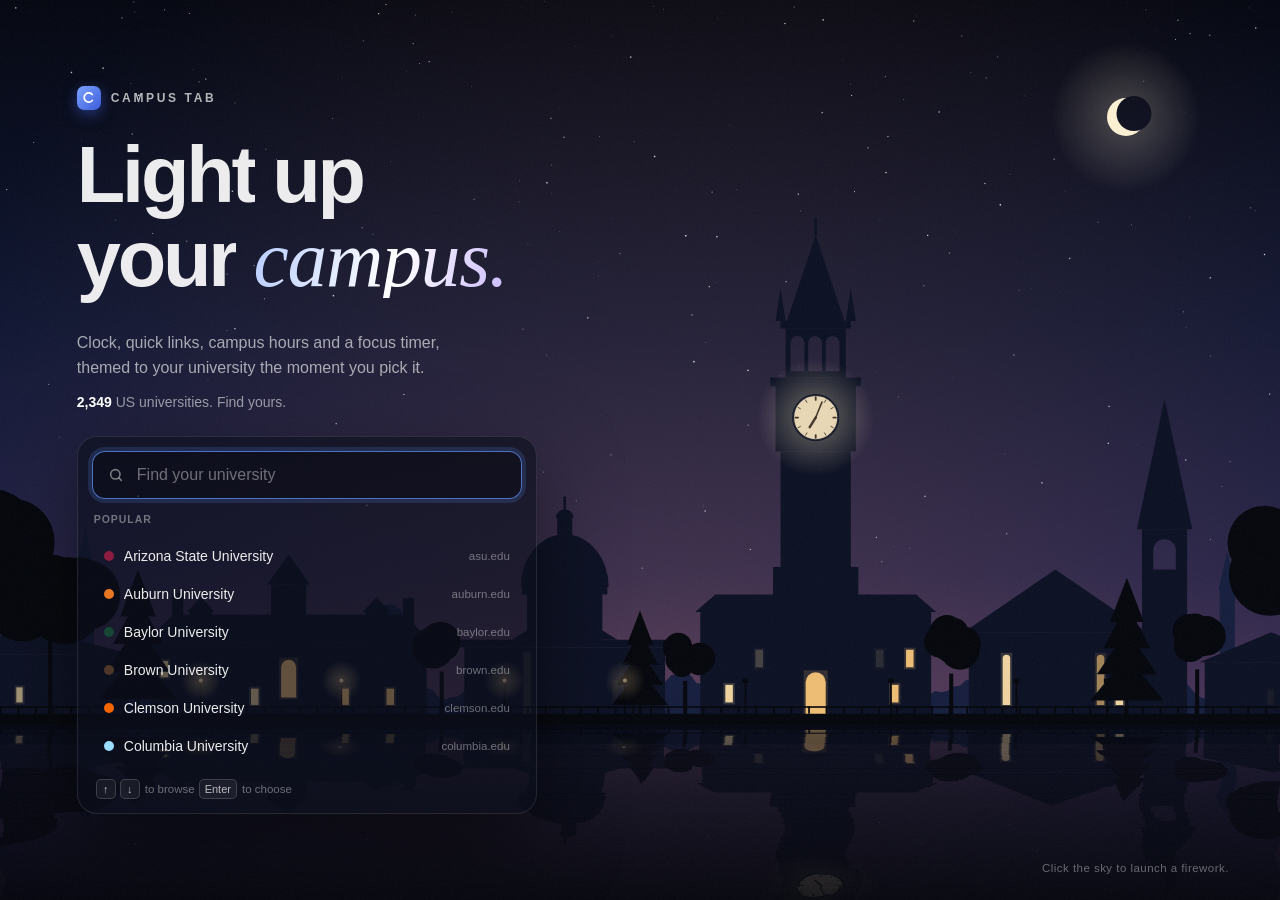
==== index.html @ 5d1b00e3 "Deploy 2026-10-17T19:38Z" ====
<!doctype html>
<html lang="en">
  <head>
    <meta charset="UTF-8" />
    <meta name="viewport" content="width=device-width, initial-scale=1.0" />
    <meta name="description" content="A new tab page in your university's colours. Clock, quick links, campus hours, and a focus timer. Works for 2,349 US universities." />
    <meta name="theme-color" content="#101733" />
    <meta property="og:title" content="Campus Tab" />
    <meta property="og:description" content="A new tab page in your university's colours." />
    <meta property="og:type" content="website" />
    <link rel="icon" type="image/png" href="icons/icon128.png" />
    <title>Campus Tab</title>
    <script type="module" crossorigin src="./assets/index-BxqSU7nB.js"></script>
    <link rel="stylesheet" crossorigin href="./assets/index-RSkBCPgf.css">
  </head>
  <body>
    <div id="root"></div>
  </body>
</html>
---- assets/index-RSkBCPgf.css ----
:root{--orange:#5b8def;--accent-rgb:91, 141, 239;--accent-soft:#8caff4;--accent-fg:#fff;--glass-bg:#12141c8c;--glass-border:#ffffff1f;--text:#ffffffeb;--text-dim:#fff9;--sans:-apple-system, BlinkMacSystemFont, "Segoe UI", Roboto, sans-serif;--lightningcss-light: ;--lightningcss-dark:initial;color-scheme:dark;font-family:var(--sans);color:var(--text);-webkit-font-smoothing:antialiased}*{box-sizing:border-box}body{background:#10131f;min-height:100vh;margin:0}button{color:inherit;cursor:pointer;background:0 0;border:none;font-family:inherit}a{color:var(--accent-soft)}.wallpaper{z-index:-2;background-position:50%;background-size:cover;animation:.6s both wallpaper-in;position:fixed;inset:0}@keyframes wallpaper-in{0%{opacity:0}to{opacity:1}}.wallpaper-scrim{z-index:-1;background:radial-gradient(120% 90% at 50% 45%,#0000 55%,#00000040 100%);position:fixed;inset:0}.app-main{flex-direction:column;justify-content:center;gap:28px;max-width:960px;min-height:100vh;margin:0 auto;padding:0 20px;display:flex}.glass{background:var(--glass-bg);border:1px solid var(--glass-border);-webkit-backdrop-filter:blur(18px);border-radius:20px;box-shadow:0 12px 40px #00000059}.clock{text-align:center;text-shadow:0 2px 16px #00000080}.clock-layer,.pomodoro-layer{pointer-events:none;z-index:1;display:grid;position:fixed;inset:6vh 5vw}.pomodoro-layer .pomodoro{pointer-events:auto;align-self:auto}.clock-layer .clock-time{font-size:60px}.clock-stack{pointer-events:auto;flex-direction:column;align-items:center;gap:14px;display:flex}.pos-top-left .clock-stack,.pos-middle-left .clock-stack,.pos-bottom-left .clock-stack{text-align:left;align-items:flex-start}.pos-top-right .clock-stack,.pos-middle-right .clock-stack,.pos-bottom-right .clock-stack{text-align:right;align-items:flex-end}.pos-top-left,.pos-middle-left,.pos-bottom-left{justify-items:start}.pos-top-center,.pos-bottom-center{justify-items:center}.pos-top-right,.pos-middle-right,.pos-bottom-right{justify-items:end}.pos-top-left,.pos-top-center,.pos-top-right{align-items:start}.pos-middle-left,.pos-middle-right{align-items:center}.pos-bottom-left,.pos-bottom-center,.pos-bottom-right{align-items:end}.pos-top-left .clock,.pos-middle-left .clock,.pos-bottom-left .clock{text-align:left}.pos-top-right .clock,.pos-middle-right .clock,.pos-bottom-right .clock{text-align:right}.on-light .clock{color:#1a1a24;text-shadow:0 1px 14px #fff9}.on-light .clock-sub{color:#141420a6}.clock-time{letter-spacing:-1px;font-size:88px;font-weight:650;line-height:1}.clock-flip{text-shadow:none;justify-content:center;font-size:36px}.clock-layer .clock-flip{font-size:25px}.flip-suffix{letter-spacing:.08em;color:var(--text-dim);align-self:flex-end;margin-left:.3em;font-size:1em;font-weight:650}.on-light .flip-colon,.on-light .flip-suffix{color:#141420a6}.clock-sub{color:var(--text-dim);margin-top:8px;font-size:17px}.quick-links{flex-wrap:wrap;justify-content:center;gap:10px;display:flex}.quick-link{background:var(--glass-bg);border:1px solid var(--glass-border);-webkit-backdrop-filter:blur(14px);color:var(--text-dim);border-radius:999px;align-items:center;gap:8px;padding:7px 14px 7px 8px;font-size:13.5px;font-weight:500;text-decoration:none;transition:background .15s,color .15s;display:inline-flex}.quick-link:hover{color:var(--text);background:#181a24cc}.quick-link-monogram{width:22px;height:22px;color:var(--accent-fg);background:var(--orange);border-radius:50%;justify-content:center;align-items:center;font-size:11.5px;font-weight:700;display:flex}.link-row{border-bottom:1px solid #ffffff0f;align-items:center;gap:8px;padding:6px 0;font-size:13.5px;display:flex}.link-row-label{flex-shrink:0;font-weight:600}.link-row-url{color:var(--text-dim);white-space:nowrap;text-overflow:ellipsis;flex:1;font-size:12px;overflow:hidden}.link-row-delete{color:var(--text-dim);padding:0 6px;font-size:16px}.link-row-delete:hover{color:#ff8a8a}.link-add{gap:6px;margin-top:10px;display:flex}.link-add input{border:1px solid var(--glass-border);min-width:0;color:var(--text);background:#ffffff0f;border-radius:8px;outline:none;flex:1;padding:7px 10px;font-family:inherit;font-size:13px}.link-add input:focus{border-color:#ffffff4d}.link-add button{background:var(--orange);color:var(--accent-fg);border-radius:8px;padding:7px 14px;font-size:13px;font-weight:600}.link-add button:disabled{opacity:.4;cursor:default}.search-form{justify-content:center;display:flex}.search-input{border:1px solid var(--glass-border);background:var(--glass-bg);-webkit-backdrop-filter:blur(14px);width:min(540px,86vw);color:var(--text);border-radius:999px;outline:none;padding:13px 24px;font-family:inherit;font-size:15.5px;transition:border-color .15s,background .15s}.search-input::placeholder{color:var(--text-dim)}.search-input:hover{background:#181a24a6}.search-input:focus{background:#181a24b3;border-color:#ffffff59}.panel-backdrop{z-index:8;background:#00000040;position:fixed;inset:0}.panel-handles{z-index:10;flex-direction:column;gap:10px;transition:transform .3s;display:flex;position:fixed;top:50%;right:0;transform:translateY(-50%)}.panel-handles-shifted{transform:translateY(-50%)translate(calc(0px + -1*min(880px,92vw - 44px)))}.panel-handle{writing-mode:vertical-rl;letter-spacing:.5px;color:var(--text);background:var(--glass-bg);border:1px solid var(--glass-border);-webkit-backdrop-filter:blur(14px);border-right:none;border-radius:12px 0 0 12px;padding:16px 10px;font-size:13.5px;font-weight:600;transition:background .15s,padding-right .15s}.panel-handle:hover{background:#232634bf;padding-right:14px}.panel-handle-active{background:rgba(var(--accent-rgb), .4)}.side-panel{z-index:9;background:var(--glass-bg);border-left:1px solid var(--glass-border);-webkit-backdrop-filter:blur(22px);width:min(880px,92vw - 44px);padding:20px;transition:transform .3s;position:fixed;top:0;bottom:0;right:0;overflow-y:auto;transform:translate(105%)}.side-panel-open{transform:translate(0)}.side-panel .glass{box-shadow:none;-webkit-backdrop-filter:none;background:0 0;border:none;border-radius:0}.settings-button{width:42px;height:42px;color:var(--text-dim);border:1px solid var(--glass-border);-webkit-backdrop-filter:blur(12px);backdrop-filter:blur(12px);background:#12141c73;border-radius:50%;font-size:20px;transition:color .15s,transform .2s;position:fixed;top:18px;right:18px}.settings-button:hover{color:var(--text);transform:rotate(30deg)}.drawer-backdrop{z-index:10;background:#00000059;position:fixed;inset:0}.drawer{z-index:11;border-left:1px solid var(--glass-border);-webkit-backdrop-filter:blur(24px);background:#10121aeb;width:min(380px,92vw);padding:20px 22px 40px;transition:transform .25s;position:fixed;top:0;bottom:0;right:0;overflow-y:auto;transform:translate(105%)}.drawer-open{transform:translate(0)}.drawer-header{justify-content:space-between;align-items:center;margin-bottom:6px;display:flex}.drawer-header h2{margin:0;font-size:20px}.drawer-close{color:var(--text-dim);padding:2px 8px;font-size:26px;line-height:1}.drawer-close:hover{color:var(--text)}.drawer-section{margin-top:22px}.drawer-section h3{text-transform:uppercase;letter-spacing:.8px;color:var(--accent-soft);margin:0 0 10px;font-size:14px;font-weight:650}.drawer-subhead{color:var(--text-dim);margin:12px 0 4px;font-size:12px;font-weight:600}.drawer-hint{color:var(--text-dim);margin:-4px 0 10px;font-size:12.5px}.drawer-inline-action{color:var(--accent-soft);padding:0;font-size:12.5px;text-decoration:underline}.drawer-inline-action:hover{color:var(--orange)}.check-row{cursor:pointer;align-items:center;gap:10px;padding:5px 0;font-size:14.5px;display:flex}.check-row input{accent-color:var(--orange);width:16px;height:16px}.pos-grid{background:#ffffff0d;border:1px solid #ffffff14;border-radius:10px;grid-template-columns:repeat(3,30px);gap:5px;width:fit-content;padding:8px;display:grid}.pos-cell{background:#ffffff1f;border-radius:6px;height:22px;transition:background .15s}.pos-cell:hover{background:#ffffff47}.pos-cell-active,.pos-cell-active:hover{background:var(--orange)}.font-list{grid-template-columns:1fr 1fr;gap:8px;display:grid}.font-option{color:var(--text-dim);background:#ffffff0d;border:1px solid #ffffff14;border-radius:10px;align-items:baseline;gap:8px;padding:8px 12px;font-size:12.5px;transition:background .15s,border-color .15s;display:flex}.font-option:hover{color:var(--text);background:#ffffff1f}.font-option-active,.font-option-active:hover{border-color:var(--orange);color:var(--text)}.font-sample{color:var(--text);font-size:19px;font-weight:600}.duration-row{color:var(--text-dim);gap:18px;font-size:13px;display:flex}.duration-row label{align-items:center;gap:7px;display:flex}.duration-row input{width:58px;color:var(--text);background:#ffffff12;border:1px solid #ffffff1f;border-radius:8px;padding:6px 8px;font-size:13px}.google-apps{z-index:7;position:fixed;top:18px;right:70px}.waffle-button{width:42px;height:42px;color:var(--text-dim);border:1px solid var(--glass-border);-webkit-backdrop-filter:blur(12px);background:#12141c73;border-radius:50%;transition:color .15s,background .15s}.waffle-button:hover,.waffle-button[aria-expanded=true]{color:var(--text);background:#232634bf}.waffle-grid{grid-template-columns:repeat(3,86px);gap:2px;padding:10px;display:grid;position:absolute;top:50px;right:0}.waffle-app{color:var(--text);border-radius:12px;flex-direction:column;align-items:center;gap:6px;padding:10px 4px;font-size:12px;text-decoration:none;transition:background .15s;display:flex}.waffle-app:hover{background:#ffffff14}.waffle-app-icon{color:#fff;border-radius:50%;justify-content:center;align-items:center;width:34px;height:34px;font-size:15px;font-weight:650;display:flex}.top-bar{z-index:7;flex-direction:column;align-items:flex-start;gap:6px;display:flex;position:fixed;top:18px;left:18px;right:122px}.bookmarks-bar{align-self:stretch;align-items:center;gap:2px;min-width:0;display:flex;position:relative}.bookmarks-row{flex-wrap:nowrap;flex:auto;gap:2px;min-width:0;display:flex;overflow:hidden;-webkit-mask-image:linear-gradient(90deg,#000 calc(100% - 28px),#0000 100%);mask-image:linear-gradient(90deg,#000 calc(100% - 28px),#0000 100%)}.bookmarks-row>*{flex:none}.bookmark-all{cursor:pointer;flex:none;justify-content:center;min-width:30px;font-size:15px;line-height:1}.bookmark-menu-all{max-height:70vh;left:auto;right:0}.bookmark-group{flex-direction:column;gap:2px;display:flex}.bookmark-group-label{letter-spacing:.07em;text-transform:uppercase;color:var(--accent-soft);margin:8px 0 2px 10px;font-size:10.5px;font-weight:700}.bookmark{max-width:180px;color:var(--text-dim);border-radius:999px;align-items:center;gap:6px;padding:6px 10px;font-size:12.5px;text-decoration:none;transition:background .15s,color .15s;display:inline-flex}.bookmark:hover,.bookmark-open{color:var(--text);background:#12141c8c}.on-light .bookmark{color:#141420b3}.on-light .bookmark:hover,.on-light .bookmark-open{color:var(--text)}.bookmark-title{white-space:nowrap;text-overflow:ellipsis;overflow:hidden}.bookmark-favicon{border-radius:3px;flex-shrink:0}.bookmark-folder-icon{flex-shrink:0;font-size:11px}.bookmark-folder-wrap{position:relative}.bookmark-menu{z-index:21;flex-direction:column;gap:2px;min-width:180px;max-width:280px;max-height:60vh;padding:8px;display:flex;position:absolute;top:34px;left:0;overflow-y:auto}.bookmark-menu .bookmark{border-radius:10px;max-width:none}.bookmark-empty{color:var(--text-dim);padding:6px 10px;font-size:12px}.top-sites{flex-wrap:wrap;justify-content:center;gap:10px;display:flex}.top-site{width:88px;color:var(--text-dim);border-radius:14px;flex-direction:column;align-items:center;gap:6px;padding:12px 6px 10px;font-size:11.5px;text-decoration:none;transition:background .15s,color .15s;display:flex}.top-site:hover{color:var(--text);background:#12141c8c}.top-site-icon{width:44px;height:44px;color:var(--text);border:1px solid var(--glass-border);background:#12141c8c;border-radius:50%;justify-content:center;align-items:center;font-size:17px;font-weight:650;display:flex}.top-site-icon img{border-radius:4px}.top-site-title{white-space:nowrap;text-overflow:ellipsis;max-width:84px;overflow:hidden}.top-site-wrap{position:relative}.top-site-hide{width:20px;height:20px;color:var(--text-dim);opacity:0;background:#12141cb3;border-radius:50%;font-size:13px;line-height:1;transition:opacity .15s,color .15s;position:absolute;top:2px;right:2px}.top-site-wrap:hover .top-site-hide,.top-site-hide:focus-visible{opacity:1}.top-site-hide:hover{color:var(--text)}.tab-groups{flex-wrap:wrap;justify-content:flex-start;align-items:center;gap:8px;display:flex}.tab-groups-label{color:var(--text-dim);text-shadow:0 1px 10px #00000080;font-size:12px}.tab-group-pill{color:#fff;border-radius:999px;align-items:center;gap:7px;padding:5px 12px;font-size:12.5px;font-weight:600;transition:filter .15s;display:inline-flex}.tab-group-pill:hover{filter:brightness(1.15)}.tab-group-count{background:#00000040;border-radius:999px;padding:1px 7px;font-size:11px}.pomodoro{border-radius:999px;align-self:center;align-items:center;gap:.86em;padding:.71em 1.29em;font-size:14px;display:flex}@keyframes pomodoro-pulse{0%,to{box-shadow:0 0 0 0 rgba(var(--accent-rgb), 0)}50%{box-shadow:0 0 0 .7em rgba(var(--accent-rgb), .3)}}.pomodoro-finished{animation:1.6s ease-in-out 5 pomodoro-pulse}.pomodoro button.pomodoro-start-attn{background:var(--orange);color:var(--accent-fg)}.pomodoro button.pomodoro-start-attn:hover{background:var(--orange);filter:brightness(1.12)}.pomodoro-phase{letter-spacing:.08em;text-transform:uppercase;color:var(--orange);font-size:.86em;font-weight:650}.pomodoro-break .pomodoro-phase{color:#7fd48a}.pomodoro-time{font-variant-numeric:tabular-nums;text-align:center;min-width:2.91em;font-size:1.57em;font-weight:600}.pomodoro button{color:var(--text-dim);background:#ffffff14;border-radius:999px;padding:.4em .96em;font-size:.89em;transition:background .15s,color .15s}.pomodoro button:hover{color:var(--text);background:#ffffff29}.pomodoro-skip{font-size:1em}.color-row{align-items:center;gap:10px;display:flex}.color-swatch{cursor:pointer;width:34px;height:34px;color:var(--text-dim);border:2px solid #ffffff2e;border-radius:50%;justify-content:center;align-items:center;font-size:16px;transition:transform .15s,border-color .15s;display:flex;position:relative}.color-swatch:hover{transform:scale(1.1)}.color-swatch-active{border-color:var(--orange)}.color-swatch-auto{background:linear-gradient(135deg,#f4f4f6 0% 49%,#16181f 51% 100%)}.color-swatch-custom{border-style:dashed}.color-swatch-custom input{opacity:0;cursor:pointer;position:absolute;inset:0}.opacity-slider{width:100%;accent-color:var(--orange)}.swatch-grid{grid-template-columns:repeat(3,1fr);gap:10px;display:grid}.swatch{aspect-ratio:16/10;background-position:50%;background-size:cover;border:2px solid #0000;border-radius:10px;align-items:flex-end;padding:0;display:flex;position:relative;overflow:hidden}.swatch-active{border-color:var(--orange)}.swatch-image{background-position:50%;background-size:cover;align-items:flex-end;display:flex;position:absolute;inset:0}.swatch-label{text-align:left;color:#ffffffd9;white-space:nowrap;text-overflow:ellipsis;background:linear-gradient(#0000,#0000008c);width:100%;padding:3px 6px;font-size:10.5px;overflow:hidden}.swatch-delete{z-index:1;color:#fffc;opacity:0;background:#0000008c;border-radius:50%;width:20px;height:20px;font-size:13px;line-height:1;transition:opacity .15s;position:absolute;top:3px;right:3px}.swatch:hover .swatch-delete{opacity:1}.swatch-add{color:var(--text-dim);border:1.5px dashed #ffffff40;justify-content:center;align-items:center;font-size:13px}.swatch-add:hover{color:var(--text);border-color:#ffffff80}@media (width<=640px){.clock-time{font-size:52px}}.pomodoro-col{border-radius:1.4em;flex-direction:column;gap:.8em;padding:1em 1.5em}.pomodoro-controls{align-items:center;gap:.6em;display:flex}.flip-clock{align-items:center;gap:.25em;display:flex}.flip-digit{font-variant-numeric:tabular-nums;perspective:9em;border-radius:.12em;width:1.15em;height:1.55em;font-size:2.3em;font-weight:650;display:block;position:relative;box-shadow:0 .06em .2em #00000073}.flip-half{text-align:center;color:var(--text);background:#0a0c14e0;position:absolute;left:0;right:0;overflow:hidden}.flip-top{z-index:1;border-radius:.12em .12em 0 0;height:50%;line-height:1.55;top:0}.flip-bottom{z-index:1;border-radius:0 0 .12em .12em;height:50%;line-height:0;bottom:0}.flip-fold-top{transform-origin:bottom;backface-visibility:hidden;z-index:3;border-radius:.12em .12em 0 0;height:50%;line-height:1.55;animation:.5s ease-in forwards flip-fold-out;top:0}.flip-fold-bottom{transform-origin:top;backface-visibility:hidden;z-index:2;border-radius:0 0 .12em .12em;height:50%;line-height:0;animation:.55s cubic-bezier(.25,.9,.4,1.15) .5s both flip-fold-in;bottom:0}.flip-digit:after{content:"";z-index:2;background:#00000080;height:1px;position:absolute;top:50%;left:0;right:0}@keyframes flip-fold-out{0%{filter:brightness();transform:rotateX(0)}to{filter:brightness(.4);transform:rotateX(90deg)}}@keyframes flip-fold-in{0%{filter:brightness(.4);transform:rotateX(-90deg)}to{filter:brightness();transform:rotateX(0)}}@media (prefers-reduced-motion:reduce){.flip-fold-top{display:none}.flip-fold-bottom{animation:none}}.flip-colon{color:var(--text-dim);margin:0 .02em;font-size:2.3em;font-weight:650}.flip-phase{letter-spacing:.08em;text-transform:uppercase;color:var(--orange);margin-left:.5em;font-size:.86em;font-weight:650}.flip-break .flip-phase{color:#7fd48a}.ring-clock{width:9.5em;height:9.5em;position:relative}.ring-svg{width:100%;height:100%;transform:rotate(-90deg)}.ring-track{fill:none;stroke:#ffffff1f;stroke-width:6px}.ring-progress{fill:none;stroke:var(--orange);stroke-width:6px;stroke-linecap:round;transition:stroke-dashoffset .5s linear}.ring-break .ring-progress{stroke:#7fd48a}.ring-center{pointer-events:none;flex-direction:column;justify-content:center;align-items:center;gap:.15em;display:flex;position:absolute;inset:0}.ring-time{font-variant-numeric:tabular-nums;font-size:1.9em;font-weight:650}.ring-phase{letter-spacing:.08em;text-transform:uppercase;color:var(--text-dim);font-size:.8em}.pomodoro-style-digits{box-shadow:none;-webkit-backdrop-filter:none;background:0 0;border:none}.digits-clock{text-shadow:0 2px 16px #00000080;flex-direction:column;align-items:center;gap:.25em;display:flex}.on-light .digits-clock{color:#1a1a24;text-shadow:0 1px 14px #fff9}.digits-time{letter-spacing:-.02em;font-variant-numeric:tabular-nums;font-size:4em;font-weight:650;line-height:1}.digits-phase{letter-spacing:.1em;text-transform:uppercase;color:var(--orange);font-size:.9em;font-weight:650}.digits-phase-break{color:#7fd48a}.style-preview-pill{background:#ffffff1a;border-radius:999px;padding:.2em .7em;font-weight:600}.style-preview-flip{letter-spacing:.08em;background:#0a0c14e6 linear-gradient(#0000 49%,#0009 50%,#0000 51%);border-radius:4px;padding:.15em .35em;font-weight:650}.style-preview-ring{border:2px solid var(--orange);border-radius:50%;justify-content:center;align-items:center;width:2em;height:2em;font-size:.85em;font-weight:650;display:inline-flex}.style-preview-digits{letter-spacing:-.02em;font-size:1.25em;font-weight:650}.tab-bar[hidden]{display:none}.tab-bar{border:1px solid var(--glass-border);-webkit-backdrop-filter:blur(12px);background:#12141c73;border-radius:999px;gap:2px;padding:3px;display:flex}.tab{font:inherit;color:var(--text-dim);cursor:pointer;background:0 0;border:none;border-radius:999px;padding:6px 16px;font-size:13px;transition:color .15s,background .15s}.tab:hover{color:var(--text)}.tab-active,.tab-active:hover{color:#fff;background:rgba(var(--accent-rgb), .85)}.app-main-scroll{justify-content:flex-start;padding-top:92px;padding-bottom:48px}.campus-view{width:100%}.campus-header{text-shadow:0 2px 16px #00000080;margin-bottom:18px}.campus-title{letter-spacing:-.5px;margin:0;font-size:30px;font-weight:600}.campus-sub{color:var(--text-dim);margin:4px 0 0;font-size:14px}.campus-sub strong{color:var(--accent-soft);font-weight:600}.campus-list{grid-template-columns:repeat(auto-fill,minmax(260px,1fr));gap:12px;margin:0;padding:0;list-style:none;display:grid}.campus-card{background:var(--glass-bg);border:1px solid var(--glass-border);-webkit-backdrop-filter:blur(18px);border-radius:18px;padding:16px 18px;box-shadow:0 12px 40px #00000059}.campus-card-closed{opacity:.62}.campus-card-head{align-items:center;gap:8px;display:flex}.campus-dot{background:#ffffff4d;border-radius:50%;flex:none;width:8px;height:8px}.campus-dot-open{background:#4ade80;box-shadow:0 0 8px #4ade80b3}.campus-name{color:var(--text);font-size:15px;font-weight:600;text-decoration:none}.campus-name:hover{color:var(--accent-soft)}.campus-where{color:var(--text-dim);margin:4px 0 0 16px;font-size:12px}.campus-status{color:var(--text-dim);margin:10px 0 0 16px;font-size:13px;font-weight:500}.campus-status-open{color:#4ade80}.campus-hours{color:var(--text-dim);margin:2px 0 0 16px;font-size:12px}.campus-meal-label{letter-spacing:.08em;text-transform:uppercase;color:var(--accent-soft);margin:14px 0 6px 16px;font-size:11px;font-weight:700}.campus-menu{flex-direction:column;gap:3px;margin:0 0 0 16px;padding:0;list-style:none;display:flex}.campus-menu li{color:var(--text-dim);font-size:13px}.campus-note{color:#ffffff73;margin:18px 0 0;font-size:11.5px;line-height:1.5}.campus-note a{color:var(--accent-soft)}.campus-note code{background:#ffffff14;border-radius:4px;padding:1px 4px;font-size:11px}.tab-strip{scrollbar-width:none;align-items:center;gap:2px;max-width:100%;display:flex;overflow-x:auto}.tab-strip::-webkit-scrollbar{display:none}.tab-chip-wrap{flex:none;display:inline-flex;position:relative}.tab-chip{max-width:170px;font:inherit;color:var(--text-dim);cursor:pointer;background:0 0;border:none;border-radius:999px;align-items:center;gap:6px;padding:6px 10px;font-size:12.5px;transition:background .15s,color .15s;display:inline-flex}.tab-chip:hover{color:var(--text);background:#12141c8c}.tab-chip-active{background:rgba(var(--accent-rgb), .9);color:var(--accent-fg)}.tab-chip-active:hover{background:rgba(var(--accent-rgb), 1);color:var(--accent-fg)}.tab-chip-icon{border-radius:3px;flex:none;width:14px;height:14px}.tab-chip-icon-blank{background:#fff3}.tab-chip-title{text-overflow:ellipsis;white-space:nowrap;overflow:hidden}.tab-chip-close{color:#fff;cursor:pointer;opacity:0;background:#00000080;border:none;border-radius:50%;width:16px;height:16px;padding:0;font-size:12px;line-height:1;transition:opacity .12s;position:absolute;top:50%;right:2px;transform:translateY(-50%)}.tab-chip-wrap:hover .tab-chip-close,.tab-chip-close:focus-visible{opacity:1}.tab-chip-new{flex:none;padding:6px 11px;font-size:15px;line-height:1}.wallpaper-credits{color:#fff6;margin:10px 0 0;font-size:10.5px;line-height:1.5}.app-booting{background:radial-gradient(at 68% 45%,#121a3a 0%,#070912 58%,#04050b 100%);min-height:100vh}.school-search{border:1px solid var(--glass-border);width:100%;color:var(--text);font:inherit;background:#00000047;border-radius:12px;outline:none;padding:12px 16px;font-size:15px;transition:border-color .15s}.school-search::placeholder{color:#fff6}.school-search:focus{border-color:rgba(var(--accent-rgb), .8)}.school-search:disabled{opacity:.6}.school-state{color:var(--text-dim);margin:14px 2px;font-size:13px;line-height:1.5}.school-state-error{color:#ff9b8a}.school-results{border-radius:12px;max-height:320px;margin:12px 0 0;padding:0;list-style:none;position:relative;overflow-y:auto}.school-option{width:100%;font:inherit;text-align:left;color:var(--text);cursor:pointer;background:0 0;border:none;border-radius:10px;align-items:center;gap:10px;padding:10px 12px;transition:background .12s;display:flex}.school-option:hover,.school-option:focus-visible{background:#ffffff14}.school-option-current{background:rgba(var(--accent-rgb), .18)}.school-dot{border-radius:50%;flex:none;width:10px;height:10px}.school-option-name{text-overflow:ellipsis;white-space:nowrap;flex:1;font-size:14px;overflow:hidden}.school-option-domain{color:#fff6;flex:none;font-size:11.5px}.school-hint{color:#fff6;margin:14px 2px 0;font-size:11.5px;line-height:1.5}.school-current{background:#ffffff0f;border-radius:10px;align-items:center;gap:10px;padding:10px 12px;display:flex}.school-current-name{text-overflow:ellipsis;white-space:nowrap;flex:1;font-size:14px;overflow:hidden}.drawer-link-button{color:var(--accent-soft);font:inherit;cursor:pointer;background:#ffffff1a;border:none;border-radius:999px;padding:4px 10px;font-size:12px;transition:background .15s}.drawer-link-button:hover{background:#ffffff2e}.drawer-note{color:#ffffff73;margin:10px 0 0;font-size:11.5px;line-height:1.5}.school-group-label{letter-spacing:.09em;text-transform:uppercase;color:#fff6;margin:14px 2px 0;font-size:10.5px;font-weight:700}.quick-links-block{flex-direction:column;align-items:center;gap:10px;display:flex}.quick-links-hint{color:#ffffff73;text-shadow:0 2px 10px #00000080;margin:0;font-size:12px}.demo-banner{z-index:8;border:1px solid var(--glass-border);-webkit-backdrop-filter:blur(18px);background:#0e1018d1;border-radius:14px;width:min(680px,100vw - 32px);padding:12px 14px;position:fixed;bottom:18px;left:50%;transform:translate(-50%);box-shadow:0 14px 44px #00000073}.demo-banner-row{align-items:center;gap:12px;display:flex}.demo-banner-text{color:var(--text-dim);flex:1;margin:0;font-size:12.5px;line-height:1.5}.demo-banner-text strong{color:var(--text);font-weight:600}.demo-banner-link{background:rgba(var(--accent-rgb), .9);color:var(--accent-fg);font:inherit;cursor:pointer;border:none;border-radius:999px;flex:none;padding:6px 12px;font-size:12px;font-weight:500;text-decoration:none}.demo-banner-close{width:24px;height:24px;color:var(--text-dim);cursor:pointer;background:0 0;border:none;border-radius:50%;flex:none;padding:0;font-size:17px;line-height:1}.demo-banner-close:hover{color:var(--text);background:#ffffff1a}.demo-banner-steps{color:var(--text-dim);margin:10px 0 0;padding-left:20px;font-size:12px;line-height:1.7}.demo-banner-steps code{background:#ffffff1a;border-radius:4px;padding:1px 5px;font-size:11.5px}.school-search{background-image:url("data:image/svg+xml,%3Csvg xmlns='http://www.w3.org/2000/svg' width='16' height='16' viewBox='0 0 24 24' fill='none' stroke='rgba(255,255,255,0.45)' stroke-width='2.4' stroke-linecap='round'%3E%3Ccircle cx='11' cy='11' r='7'/%3E%3Cpath d='m20 20-3.5-3.5'/%3E%3C/svg%3E");background-position:15px;background-repeat:no-repeat;padding:13px 16px 13px 42px}.school-search:focus{box-shadow:0 0 0 4px rgba(var(--accent-rgb), .18)}.school-results li{animation:.25s both fade-in}.school-results li:nth-child(2){animation-delay:15ms}.school-results li:nth-child(3){animation-delay:30ms}.school-results li:nth-child(4){animation-delay:45ms}.school-results li:nth-child(5){animation-delay:60ms}.school-results li:nth-child(n+6){animation-delay:75ms}.school-option{padding:11px 12px}.school-option:hover .school-option-name{color:#fff}@keyframes rise-in{0%{opacity:0;transform:translateY(14px)scale(.985)}to{opacity:1;transform:none}}@keyframes fade-in{0%{opacity:0;transform:translateY(4px)}to{opacity:1;transform:none}}.app-main>*{animation:.35s both fade-in}.campus-card{transition:transform .2s,border-color .2s;animation:.4s cubic-bezier(.2,.8,.2,1) both rise-in}.campus-card:nth-child(2){animation-delay:40ms}.campus-card:nth-child(3){animation-delay:80ms}.campus-card:nth-child(4){animation-delay:.12s}.campus-card:nth-child(n+5){animation-delay:.16s}.campus-card:hover{border-color:#fff3;transform:translateY(-2px)}.demo-banner{animation:.45s cubic-bezier(.2,.8,.2,1) .6s both banner-in}@keyframes banner-in{0%{opacity:0;transform:translate(-50%,16px)}to{opacity:1;transform:translate(-50%)}}@media (prefers-reduced-motion:reduce){*,:before,:after{transition-duration:.01ms!important;animation-duration:.01ms!important;animation-delay:0s!important}}:where(button,a,input,select,label,[tabindex]):focus-visible{outline:2px solid rgba(var(--accent-rgb), .9);outline-offset:2px}.school-search:focus-visible{outline:none}@media (width<=520px){.school-option-domain{display:none}.campus-list{grid-template-columns:1fr}.campus-title{font-size:24px}}.ob{color:var(--text);background:radial-gradient(at 68% 45%,#121a3a 0%,#070912 58%,#04050b 100%);position:fixed;inset:0;overflow:hidden}.ob:after{content:"";pointer-events:none;opacity:.06;background-image:url("data:image/svg+xml,%3Csvg xmlns='http://www.w3.org/2000/svg' width='160' height='160'%3E%3Cfilter id='n'%3E%3CfeTurbulence type='fractalNoise' baseFrequency='0.9' numOctaves='2' stitchTiles='stitch'/%3E%3C/filter%3E%3Crect width='100%25' height='100%25' filter='url(%23n)'/%3E%3C/svg%3E");position:absolute;inset:0}.ob-globe{cursor:grab;touch-action:none;width:100%;height:100%;animation:1.2s both fade-in;position:absolute;inset:0}.ob-globe.is-dragging{cursor:grabbing}.ob-content{z-index:1;pointer-events:none;flex-direction:column;justify-content:center;max-width:min(580px,50vw);height:100%;padding:0 0 0 max(6vw,36px);transition:opacity .35s,transform .35s;display:flex;position:relative}.ob-content>*{pointer-events:auto}.ob-outro .ob-content{opacity:0;transform:translateY(-8px)}.ob-kicker{letter-spacing:.22em;text-transform:uppercase;color:#ffffffb3;align-items:center;gap:10px;margin:0 0 26px;font-size:12px;font-weight:600;animation:.6s 50ms both fade-in;display:flex}.ob-mark{color:#fff;background:linear-gradient(135deg,#7ca3ff 0%,#3b5bd9 100%);border-radius:7px;place-items:center;width:24px;height:24px;display:grid;box-shadow:0 4px 14px #3b5bd980}.ob-headline{letter-spacing:-.04em;margin:0;font-size:clamp(44px,6.2vw,92px);font-weight:700;line-height:.98}.ob-line{display:block}.ob-word{vertical-align:top;margin-right:.22em;padding-bottom:.08em;display:inline-block;overflow:hidden}.ob-word>span{animation:.9s cubic-bezier(.16,1,.3,1) both word-up;animation-delay:calc(.15s + var(--i) * 85ms);display:inline-block}.ob-serif{margin-right:0}.ob-serif>span{letter-spacing:-.015em;background:linear-gradient(100deg,#b9cdff 0%,#fff 55%,#c9b8ff 100%);color:#0000;-webkit-background-clip:text;background-clip:text;padding-right:.06em;font-family:ui-serif,New York,Iowan Old Style,Georgia,serif;font-style:italic;font-weight:400}@keyframes word-up{0%{transform:translateY(105%)}to{transform:none}}.ob-sub{color:#ffffff9e;max-width:420px;margin:26px 0 0;font-size:16px;line-height:1.55;animation:.8s .7s both fade-in}.ob-count{color:#ffffff8c;margin:14px 0 0;font-size:14px;animation:.8s .8s both fade-in}.ob-count strong{color:#fff;font-variant-numeric:tabular-nums;font-weight:600}.ob-panel{-webkit-backdrop-filter:blur(22px);opacity:0;pointer-events:none;background:#0c0f1c9e;border:1px solid #ffffff1a;border-radius:20px;width:min(460px,100%);margin-top:26px;padding:14px;transition:opacity .6s,transform .7s cubic-bezier(.16,1,.3,1);transform:translateY(18px);box-shadow:0 30px 80px #00000080}.ob-pick .ob-panel{opacity:1;pointer-events:auto;transform:none}.ob-panel .school-search{border-radius:13px;padding:14px 16px 14px 44px;font-size:16px}.ob-panel .school-results{overscroll-behavior:contain;scrollbar-width:thin;scrollbar-color:#ffffff38 transparent;max-height:232px}.ob-keys{color:#fff6;align-items:center;gap:5px;margin:10px 4px 0;font-size:11.5px;display:flex}.ob-keys kbd{min-width:20px;height:20px;font:inherit;color:#ffffffb3;background:#ffffff0f;border:1px solid #ffffff29;border-radius:5px;place-items:center;padding:0 5px;font-size:11px;display:inline-grid}.ob-keys kbd+kbd{margin-left:-1px}.ob-caption{z-index:1;letter-spacing:.04em;color:#ffffff61;pointer-events:none;margin:0;font-size:11.5px;animation:1s 1.6s both fade-in;position:absolute;bottom:26px;right:max(4vw,24px)}.ob-outro .ob-caption{opacity:0;transition:opacity .3s}.school-option{cursor:pointer}.school-option-active{background:#ffffff17}.school-option-active .school-option-name{color:#fff}.welcome{z-index:50;text-align:center;flex-direction:column;justify-content:center;align-items:center;padding:24px;display:flex;position:fixed;inset:0}.welcome-kicker{letter-spacing:.24em;text-transform:uppercase;opacity:.75;margin:0 0 14px;font-size:13px;font-weight:600;animation:.6s cubic-bezier(.16,1,.3,1) both rise-in}.welcome-name{letter-spacing:-.04em;max-width:14ch;margin:0;font-size:clamp(40px,7vw,96px);font-weight:700;line-height:.98;animation:.8s cubic-bezier(.16,1,.3,1) 80ms both rise-in}.welcome-leaving{animation:.75s .15s both welcome-out}.welcome-leaving .welcome-kicker,.welcome-leaving .welcome-name{animation:none}@keyframes welcome-out{to{opacity:0;visibility:hidden;transform:scale(1.04)}}@media (width<=859px){.ob-content{background:linear-gradient(#04050b99 0%,#04050b00 26%);justify-content:flex-start;max-width:none;padding:26px 20px 20px}.ob-panel{margin-top:auto}.ob-panel .school-results{max-height:176px}.ob-kicker{margin-bottom:16px}.ob-headline{font-size:clamp(38px,10.5vw,60px)}.ob-sub{display:none}.ob-panel{width:100%}.ob-keys,.ob-caption,.ob-panel .school-option-domain{display:none}}.guide-backdrop{z-index:40;-webkit-backdrop-filter:blur(6px);background:#03040a99;place-items:center;padding:20px;animation:.25s both fade-in;display:grid;position:fixed;inset:0}.guide{background:#0e111ef0;border:1px solid #ffffff1a;border-radius:22px;width:min(520px,100%);max-height:calc(100vh - 40px);padding:28px 28px 22px;animation:.4s cubic-bezier(.16,1,.3,1) both rise-in;position:relative;overflow-y:auto;box-shadow:0 30px 90px #0009}.guide-close{width:30px;height:30px;color:var(--text-dim);cursor:pointer;background:#ffffff14;border:none;border-radius:50%;font-size:18px;line-height:1;position:absolute;top:14px;right:14px}.guide-close:hover{color:var(--text);background:#ffffff29}.guide-title{letter-spacing:-.03em;margin:0;font-size:24px;font-weight:700}.guide-sub{color:var(--text-dim);margin:6px 0 18px;font-size:14px;line-height:1.55}.guide-sub strong{color:#ffd27a;margin-top:8px;font-weight:500;display:block}.guide-steps{flex-direction:column;gap:4px;margin:0;padding:0;list-style:none;display:flex}.guide-steps li{border-radius:14px;gap:14px;padding:12px 10px;transition:background .2s;display:flex}.guide-steps li:hover{background:#ffffff08}.guide-num{background:rgba(var(--accent-rgb), .18);width:26px;height:26px;color:var(--accent-soft);border-radius:50%;flex:none;place-items:center;font-size:13px;font-weight:600;transition:background .2s,color .2s;display:grid}.guide-steps li.is-done .guide-num{background:rgba(var(--accent-rgb), .9);color:#0000;background-image:url("data:image/svg+xml,%3Csvg xmlns='http://www.w3.org/2000/svg' viewBox='0 0 24 24' fill='none' stroke='white' stroke-width='3.2' stroke-linecap='round' stroke-linejoin='round'%3E%3Cpath d='M5 12.5l4.2 4.2L19 7'/%3E%3C/svg%3E");background-position:50%;background-repeat:no-repeat;background-size:14px}.guide-step-title{margin:2px 0 0;font-size:15px;font-weight:600}.guide-note{color:var(--text-dim);margin:4px 0 0;font-size:13px;line-height:1.55}.guide-note strong{color:var(--text);font-weight:500}.guide-note code,.guide-copy code{font-family:ui-monospace,SF Mono,Menlo,monospace;font-size:12.5px}.guide-primary{background:rgba(var(--accent-rgb), .95);color:var(--accent-fg);border-radius:999px;margin-top:10px;padding:9px 16px;font-size:13.5px;font-weight:600;text-decoration:none;transition:transform .15s,filter .15s;display:inline-block}.guide-primary:hover{filter:brightness(1.08);transform:translateY(-1px)}.guide-copy{color:var(--text);font:inherit;cursor:pointer;background:#0000004d;border:1px solid #ffffff24;border-radius:10px;align-items:center;gap:12px;margin-top:10px;padding:7px 8px 7px 12px;display:inline-flex}.guide-copy-label{color:var(--text-dim);background:#ffffff1a;border-radius:6px;padding:3px 9px;font-size:11.5px;font-weight:600}.guide-copy:hover .guide-copy-label{background:rgba(var(--accent-rgb), .9);color:var(--accent-fg)}.guide-tick{color:var(--text-dim);font:inherit;cursor:pointer;background:0 0;border:1px solid #ffffff24;border-radius:999px;margin-top:8px;padding:4px 11px;font-size:12px}.guide-chip{color:#8ab4f8;white-space:nowrap;border:1px solid #8ab4f880;border-radius:6px;align-items:center;gap:8px;padding:2px 9px;font-size:12.5px;font-weight:500;display:inline-flex}.guide-toggle{background:#8ab4f88c;border-radius:999px;width:24px;height:12px;position:relative}.guide-toggle:after{content:"";background:#8ab4f8;border-radius:50%;width:16px;height:16px;position:absolute;top:-2px;right:-2px}.guide-footnote{color:#fff6;margin:16px 10px 0;font-size:11.5px;line-height:1.5}.check-note{color:#ffffff80;white-space:nowrap;background:#ffffff12;border-radius:999px;margin-left:auto;padding:1px 7px;font-size:10.5px}
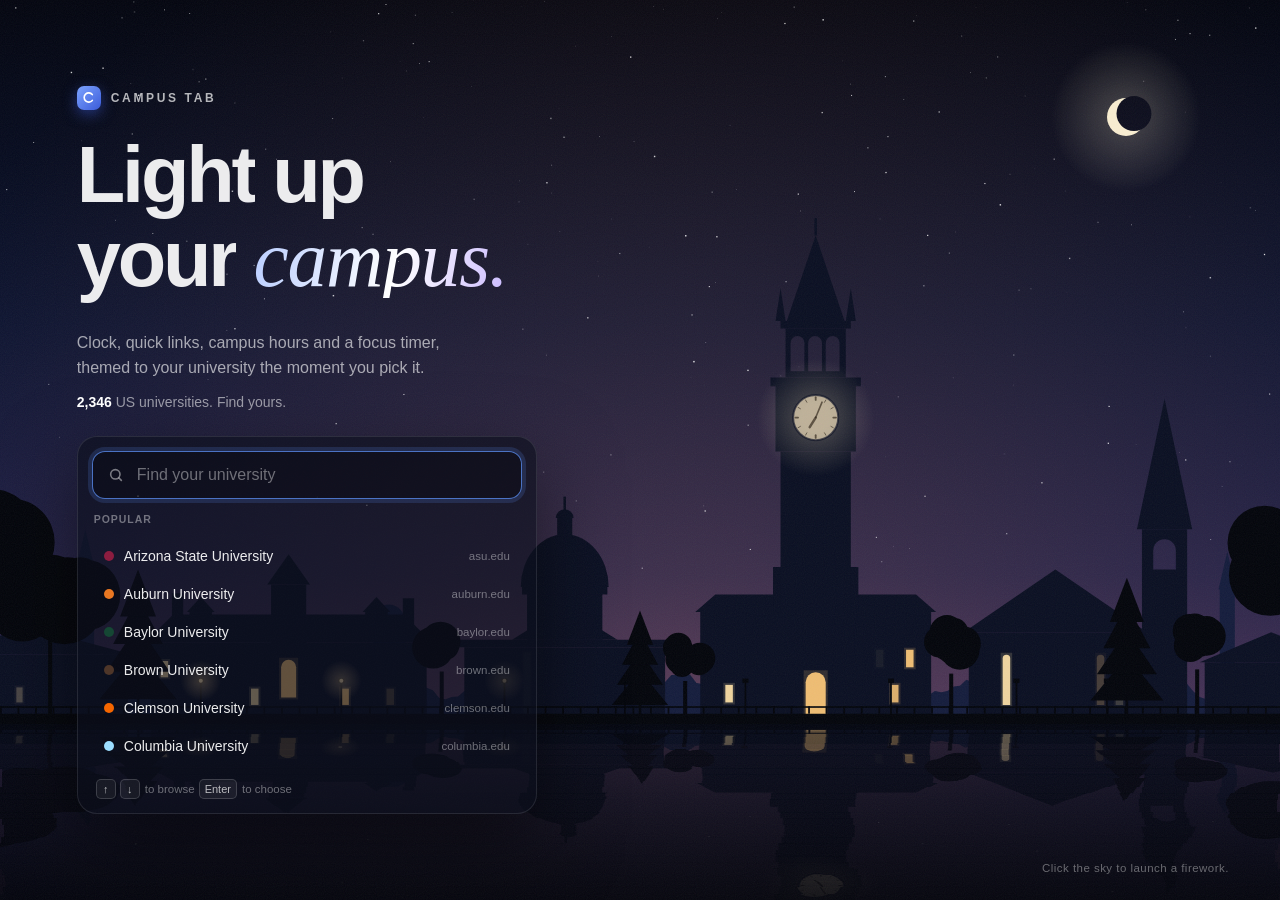
==== commit af2ac266: "Deploy f8c81d4 (20261104-222854)" ====
--- a/index.html
+++ b/index.html
@@ -1,17 +1,30 @@
 <!doctype html>
 <html lang="en">
   <head>
+    <meta http-equiv="Content-Security-Policy" content="default-src 'self'; script-src 'self'; style-src 'self' 'unsafe-inline'; img-src 'self' data: blob: https:; connect-src 'self' https://*.wikipedia.org https://*.wikimedia.org https://www.wikidata.org; font-src 'self'; object-src 'none'; base-uri 'self'; form-action 'self'" />
     <meta charset="UTF-8" />
     <meta name="viewport" content="width=device-width, initial-scale=1.0" />
     <meta name="description" content="A new tab page in your university's colours. Clock, quick links, campus hours, and a focus timer. Works for 2,349 US universities." />
     <meta name="theme-color" content="#101733" />
-    <meta property="og:title" content="Campus Tab" />
-    <meta property="og:description" content="A new tab page in your university's colours." />
+    <!-- Link previews. Absolute URLs, because preview crawlers don't resolve relative ones. -->
+    <meta property="og:site_name" content="Campus Tab" />
+    <meta property="og:title" content="Campus Tab: your school, on every new tab" />
+    <meta property="og:description" content="A new tab page in your university's colours, with campus photos, quick links and a focus timer. Works for 2,349 US universities." />
     <meta property="og:type" content="website" />
+    <meta property="og:url" content="https://aidenkaro10.github.io/campus-tab/" />
+    <meta property="og:image" content="https://aidenkaro10.github.io/campus-tab/og.jpg" />
+    <meta property="og:image:width" content="1200" />
+    <meta property="og:image:height" content="630" />
+    <meta property="og:image:alt" content="A college campus at night with fireworks over a clock tower, and the words Light up your campus." />
+    <meta name="twitter:card" content="summary_large_image" />
+    <meta name="twitter:title" content="Campus Tab: your school, on every new tab" />
+    <meta name="twitter:description" content="A new tab page in your university's colours. Works for 2,349 US universities." />
+    <meta name="twitter:image" content="https://aidenkaro10.github.io/campus-tab/og.jpg" />
+    <link rel="canonical" href="https://aidenkaro10.github.io/campus-tab/" />
     <link rel="icon" type="image/png" href="icons/icon128.png" />
     <title>Campus Tab</title>
-    <script type="module" crossorigin src="./assets/index-BxqSU7nB.js"></script>
-    <link rel="stylesheet" crossorigin href="./assets/index-RSkBCPgf.css">
+    <script type="module" crossorigin src="./assets/index-D8bnPBhO.js"></script>
+    <link rel="stylesheet" crossorigin href="./assets/index-D7_dZFJ2.css">
   </head>
   <body>
     <div id="root"></div>
--- a/assets/index-D7_dZFJ2.css
+++ b/assets/index-D7_dZFJ2.css
@@ -0,0 +1 @@
+:root{--orange:#5b8def;--accent-rgb:91, 141, 239;--accent-soft:#8caff4;--accent-fg:#fff;--glass-bg:#12141c8c;--glass-border:#ffffff1f;--text:#ffffffeb;--text-dim:#fff9;--sans:-apple-system, BlinkMacSystemFont, "Segoe UI", Roboto, sans-serif;--lightningcss-light: ;--lightningcss-dark:initial;color-scheme:dark;font-family:var(--sans);color:var(--text);-webkit-font-smoothing:antialiased}*{box-sizing:border-box}body{background:#10131f;min-height:100vh;margin:0}button{color:inherit;cursor:pointer;background:0 0;border:none;font-family:inherit}a{color:var(--accent-soft)}.wallpaper{z-index:-2;background-position:50%;background-size:cover;animation:.6s both wallpaper-in;position:fixed;inset:0}@keyframes wallpaper-in{0%{opacity:0}to{opacity:1}}.wallpaper-scrim{z-index:-1;background:radial-gradient(120% 90% at 50% 45%,#0000 55%,#00000040 100%);position:fixed;inset:0}.app-main{flex-direction:column;justify-content:center;gap:28px;max-width:960px;min-height:100vh;margin:0 auto;padding:0 20px;display:flex}.glass{background:var(--glass-bg);border:1px solid var(--glass-border);-webkit-backdrop-filter:blur(18px);border-radius:20px;box-shadow:0 12px 40px #00000059}.clock{text-align:center;text-shadow:0 2px 16px #00000080}.clock-layer,.pomodoro-layer{pointer-events:none;z-index:1;display:grid;position:fixed;inset:6vh 5vw}.pomodoro-layer .pomodoro{pointer-events:auto;align-self:auto}.clock-layer .clock-time{font-size:60px}.clock-stack{pointer-events:auto;flex-direction:column;align-items:center;gap:14px;display:flex}.pos-top-left .clock-stack,.pos-middle-left .clock-stack,.pos-bottom-left .clock-stack{text-align:left;align-items:flex-start}.pos-top-right .clock-stack,.pos-middle-right .clock-stack,.pos-bottom-right .clock-stack{text-align:right;align-items:flex-end}.pos-top-left,.pos-middle-left,.pos-bottom-left{justify-items:start}.pos-top-center,.pos-bottom-center{justify-items:center}.pos-top-right,.pos-middle-right,.pos-bottom-right{justify-items:end}.pos-top-left,.pos-top-center,.pos-top-right{align-items:start}.pos-middle-left,.pos-middle-right{align-items:center}.pos-bottom-left,.pos-bottom-center,.pos-bottom-right{align-items:end}.pos-top-left .clock,.pos-middle-left .clock,.pos-bottom-left .clock{text-align:left}.pos-top-right .clock,.pos-middle-right .clock,.pos-bottom-right .clock{text-align:right}.on-light .clock{color:#1a1a24;text-shadow:0 1px 14px #fff9}.on-light .clock-sub{color:#141420a6}.clock-time{letter-spacing:-1px;font-size:88px;font-weight:650;line-height:1}.clock-flip{text-shadow:none;justify-content:center;font-size:36px}.clock-layer .clock-flip{font-size:25px}.flip-suffix{letter-spacing:.08em;color:var(--text-dim);align-self:flex-end;margin-left:.3em;font-size:1em;font-weight:650}.on-light .flip-colon,.on-light .flip-suffix{color:#141420a6}.clock-sub{color:var(--text-dim);margin-top:8px;font-size:17px}.quick-links{flex-wrap:wrap;justify-content:center;gap:10px;display:flex}.quick-link{background:var(--glass-bg);border:1px solid var(--glass-border);-webkit-backdrop-filter:blur(14px);color:var(--text-dim);border-radius:999px;align-items:center;gap:8px;padding:7px 14px 7px 8px;font-size:13.5px;font-weight:500;text-decoration:none;transition:background .15s,color .15s;display:inline-flex}.quick-link:hover{color:var(--text);background:#181a24cc}.quick-link-monogram{width:22px;height:22px;color:var(--accent-fg);background:var(--orange);border-radius:50%;justify-content:center;align-items:center;font-size:11.5px;font-weight:700;display:flex}.link-row{border-bottom:1px solid #ffffff0f;align-items:center;gap:8px;padding:6px 0;font-size:13.5px;display:flex}.link-row-label{flex-shrink:0;font-weight:600}.link-row-url{color:var(--text-dim);white-space:nowrap;text-overflow:ellipsis;flex:1;font-size:12px;overflow:hidden}.link-row-delete{color:var(--text-dim);padding:0 6px;font-size:16px}.link-row-delete:hover{color:#ff8a8a}.link-add{gap:6px;margin-top:10px;display:flex}.link-add input{border:1px solid var(--glass-border);min-width:0;color:var(--text);background:#ffffff0f;border-radius:8px;outline:none;flex:1;padding:7px 10px;font-family:inherit;font-size:13px}.link-add input:focus{border-color:#ffffff4d}.link-add button{background:var(--orange);color:var(--accent-fg);border-radius:8px;padding:7px 14px;font-size:13px;font-weight:600}.link-add button:disabled{opacity:.4;cursor:default}.search-form{justify-content:center;display:flex}.search-input{border:1px solid var(--glass-border);background:var(--glass-bg);-webkit-backdrop-filter:blur(14px);width:min(540px,86vw);color:var(--text);border-radius:999px;outline:none;padding:13px 24px;font-family:inherit;font-size:15.5px;transition:border-color .15s,background .15s}.search-input::placeholder{color:var(--text-dim)}.search-input:hover{background:#181a24a6}.search-input:focus{background:#181a24b3;border-color:#ffffff59}.panel-backdrop{z-index:8;background:#00000040;position:fixed;inset:0}.panel-handles{z-index:10;flex-direction:column;gap:10px;transition:transform .3s;display:flex;position:fixed;top:50%;right:0;transform:translateY(-50%)}.panel-handles-shifted{transform:translateY(-50%)translate(calc(0px + -1*min(880px,92vw - 44px)))}.panel-handle{writing-mode:vertical-rl;letter-spacing:.5px;color:var(--text);background:var(--glass-bg);border:1px solid var(--glass-border);-webkit-backdrop-filter:blur(14px);border-right:none;border-radius:12px 0 0 12px;padding:16px 10px;font-size:13.5px;font-weight:600;transition:background .15s,padding-right .15s}.panel-handle:hover{background:#232634bf;padding-right:14px}.panel-handle-active{background:rgba(var(--accent-rgb), .4)}.side-panel{z-index:9;background:var(--glass-bg);border-left:1px solid var(--glass-border);-webkit-backdrop-filter:blur(22px);width:min(880px,92vw - 44px);padding:20px;transition:transform .3s;position:fixed;top:0;bottom:0;right:0;overflow-y:auto;transform:translate(105%)}.side-panel-open{transform:translate(0)}.side-panel .glass{box-shadow:none;-webkit-backdrop-filter:none;background:0 0;border:none;border-radius:0}.settings-button{width:42px;height:42px;color:var(--text-dim);border:1px solid var(--glass-border);-webkit-backdrop-filter:blur(12px);backdrop-filter:blur(12px);background:#12141c73;border-radius:50%;font-size:20px;transition:color .15s,transform .2s;position:fixed;top:18px;right:18px}.settings-button:hover{color:var(--text);transform:rotate(30deg)}.drawer-backdrop{z-index:10;background:#00000059;position:fixed;inset:0}.drawer{z-index:11;border-left:1px solid var(--glass-border);-webkit-backdrop-filter:blur(24px);background:#10121aeb;width:min(380px,92vw);padding:20px 22px 40px;transition:transform .25s;position:fixed;top:0;bottom:0;right:0;overflow-y:auto;transform:translate(105%)}.drawer-open{transform:translate(0)}.drawer-header{justify-content:space-between;align-items:center;margin-bottom:6px;display:flex}.drawer-header h2{margin:0;font-size:20px}.drawer-close{color:var(--text-dim);padding:2px 8px;font-size:26px;line-height:1}.drawer-close:hover{color:var(--text)}.drawer-section{margin-top:22px}.drawer-section h3{text-transform:uppercase;letter-spacing:.8px;color:var(--accent-soft);margin:0 0 10px;font-size:14px;font-weight:650}.drawer-subhead{color:var(--text-dim);margin:12px 0 4px;font-size:12px;font-weight:600}.drawer-hint{color:var(--text-dim);margin:-4px 0 10px;font-size:12.5px}.drawer-inline-action{color:var(--accent-soft);padding:0;font-size:12.5px;text-decoration:underline}.drawer-inline-action:hover{color:var(--orange)}.check-row{cursor:pointer;align-items:center;gap:10px;padding:5px 0;font-size:14.5px;display:flex}.check-row input{accent-color:var(--orange);width:16px;height:16px}.pos-grid{background:#ffffff0d;border:1px solid #ffffff14;border-radius:10px;grid-template-columns:repeat(3,30px);gap:5px;width:fit-content;padding:8px;display:grid}.pos-cell{background:#ffffff1f;border-radius:6px;height:22px;transition:background .15s}.pos-cell:hover{background:#ffffff47}.pos-cell-active,.pos-cell-active:hover{background:var(--orange)}.font-list{grid-template-columns:1fr 1fr;gap:8px;display:grid}.font-option{color:var(--text-dim);background:#ffffff0d;border:1px solid #ffffff14;border-radius:10px;align-items:baseline;gap:8px;padding:8px 12px;font-size:12.5px;transition:background .15s,border-color .15s;display:flex}.font-option:hover{color:var(--text);background:#ffffff1f}.font-option-active,.font-option-active:hover{border-color:var(--orange);color:var(--text)}.font-sample{color:var(--text);font-size:19px;font-weight:600}.duration-row{color:var(--text-dim);gap:18px;font-size:13px;display:flex}.duration-row label{align-items:center;gap:7px;display:flex}.duration-row input{width:58px;color:var(--text);background:#ffffff12;border:1px solid #ffffff1f;border-radius:8px;padding:6px 8px;font-size:13px}.google-apps{z-index:7;position:fixed;top:18px;right:70px}.waffle-button{width:42px;height:42px;color:var(--text-dim);border:1px solid var(--glass-border);-webkit-backdrop-filter:blur(12px);background:#12141c73;border-radius:50%;transition:color .15s,background .15s}.waffle-button:hover,.waffle-button[aria-expanded=true]{color:var(--text);background:#232634bf}.waffle-grid{grid-template-columns:repeat(3,86px);gap:2px;padding:10px;display:grid;position:absolute;top:50px;right:0}.waffle-app{color:var(--text);border-radius:12px;flex-direction:column;align-items:center;gap:6px;padding:10px 4px;font-size:12px;text-decoration:none;transition:background .15s;display:flex}.waffle-app:hover{background:#ffffff14}.waffle-app-icon{color:#fff;border-radius:50%;justify-content:center;align-items:center;width:34px;height:34px;font-size:15px;font-weight:650;display:flex}.top-bar{z-index:7;flex-direction:column;align-items:flex-start;gap:6px;display:flex;position:fixed;top:18px;left:18px;right:122px}.bookmarks-bar{align-self:stretch;align-items:center;gap:2px;min-width:0;display:flex;position:relative}.bookmarks-row{flex-wrap:nowrap;flex:auto;gap:2px;min-width:0;display:flex;overflow:hidden;-webkit-mask-image:linear-gradient(90deg,#000 calc(100% - 28px),#0000 100%);mask-image:linear-gradient(90deg,#000 calc(100% - 28px),#0000 100%)}.bookmarks-row>*{flex:none}.bookmark-all{cursor:pointer;flex:none;justify-content:center;min-width:30px;font-size:15px;line-height:1}.bookmark-menu-all{max-height:70vh;left:auto;right:0}.bookmark-group{flex-direction:column;gap:2px;display:flex}.bookmark-group-label{letter-spacing:.07em;text-transform:uppercase;color:var(--accent-soft);margin:8px 0 2px 10px;font-size:10.5px;font-weight:700}.bookmark{max-width:180px;color:var(--text-dim);border-radius:999px;align-items:center;gap:6px;padding:6px 10px;font-size:12.5px;text-decoration:none;transition:background .15s,color .15s;display:inline-flex}.bookmark:hover,.bookmark-open{color:var(--text);background:#12141c8c}.on-light .bookmark{color:#141420b3}.on-light .bookmark:hover,.on-light .bookmark-open{color:var(--text)}.bookmark-title{white-space:nowrap;text-overflow:ellipsis;overflow:hidden}.bookmark-favicon{border-radius:3px;flex-shrink:0}.bookmark-folder-icon{flex-shrink:0;font-size:11px}.bookmark-folder-wrap{position:relative}.bookmark-menu{z-index:21;flex-direction:column;gap:2px;min-width:180px;max-width:280px;max-height:60vh;padding:8px;display:flex;position:absolute;top:34px;left:0;overflow-y:auto}.bookmark-menu .bookmark{border-radius:10px;max-width:none}.bookmark-empty{color:var(--text-dim);padding:6px 10px;font-size:12px}.top-sites{flex-wrap:wrap;justify-content:center;gap:10px;display:flex}.top-site{width:88px;color:var(--text-dim);border-radius:14px;flex-direction:column;align-items:center;gap:6px;padding:12px 6px 10px;font-size:11.5px;text-decoration:none;transition:background .15s,color .15s;display:flex}.top-site:hover{color:var(--text);background:#12141c8c}.top-site-icon{width:44px;height:44px;color:var(--text);border:1px solid var(--glass-border);background:#12141c8c;border-radius:50%;justify-content:center;align-items:center;font-size:17px;font-weight:650;display:flex}.top-site-icon img{border-radius:4px}.top-site-title{white-space:nowrap;text-overflow:ellipsis;max-width:84px;overflow:hidden}.top-site-wrap{position:relative}.top-site-hide{width:20px;height:20px;color:var(--text-dim);opacity:0;background:#12141cb3;border-radius:50%;font-size:13px;line-height:1;transition:opacity .15s,color .15s;position:absolute;top:2px;right:2px}.top-site-wrap:hover .top-site-hide,.top-site-hide:focus-visible{opacity:1}.top-site-hide:hover{color:var(--text)}.tab-groups{flex-wrap:wrap;justify-content:flex-start;align-items:center;gap:8px;display:flex}.tab-groups-label{color:var(--text-dim);text-shadow:0 1px 10px #00000080;font-size:12px}.tab-group-pill{color:#fff;border-radius:999px;align-items:center;gap:7px;padding:5px 12px;font-size:12.5px;font-weight:600;transition:filter .15s;display:inline-flex}.tab-group-pill:hover{filter:brightness(1.15)}.tab-group-count{background:#00000040;border-radius:999px;padding:1px 7px;font-size:11px}.pomodoro{border-radius:999px;align-self:center;align-items:center;gap:.86em;padding:.71em 1.29em;font-size:14px;display:flex}@keyframes pomodoro-pulse{0%,to{box-shadow:0 0 0 0 rgba(var(--accent-rgb), 0)}50%{box-shadow:0 0 0 .7em rgba(var(--accent-rgb), .3)}}.pomodoro-finished{animation:1.6s ease-in-out 5 pomodoro-pulse}.pomodoro button.pomodoro-start-attn{background:var(--orange);color:var(--accent-fg)}.pomodoro button.pomodoro-start-attn:hover{background:var(--orange);filter:brightness(1.12)}.pomodoro-phase{letter-spacing:.08em;text-transform:uppercase;color:var(--orange);font-size:.86em;font-weight:650}.pomodoro-break .pomodoro-phase{color:#7fd48a}.pomodoro-time{font-variant-numeric:tabular-nums;text-align:center;min-width:2.91em;font-size:1.57em;font-weight:600}.pomodoro button{color:var(--text-dim);background:#ffffff14;border-radius:999px;padding:.4em .96em;font-size:.89em;transition:background .15s,color .15s}.pomodoro button:hover{color:var(--text);background:#ffffff29}.pomodoro-skip{font-size:1em}.color-row{align-items:center;gap:10px;display:flex}.color-swatch{cursor:pointer;width:34px;height:34px;color:var(--text-dim);border:2px solid #ffffff2e;border-radius:50%;justify-content:center;align-items:center;font-size:16px;transition:transform .15s,border-color .15s;display:flex;position:relative}.color-swatch:hover{transform:scale(1.1)}.color-swatch-active{border-color:var(--orange)}.color-swatch-auto{background:linear-gradient(135deg,#f4f4f6 0% 49%,#16181f 51% 100%)}.color-swatch-custom{border-style:dashed}.color-swatch-custom input{opacity:0;cursor:pointer;position:absolute;inset:0}.opacity-slider{width:100%;accent-color:var(--orange)}.swatch-grid{grid-template-columns:repeat(3,1fr);gap:10px;display:grid}.swatch{aspect-ratio:16/10;background-position:50%;background-size:cover;border:2px solid #0000;border-radius:10px;align-items:flex-end;padding:0;display:flex;position:relative;overflow:hidden}.swatch-active{border-color:var(--orange)}.swatch-image{background-position:50%;background-size:cover;align-items:flex-end;display:flex;position:absolute;inset:0}.swatch-label{text-align:left;color:#ffffffd9;white-space:nowrap;text-overflow:ellipsis;background:linear-gradient(#0000,#0000008c);width:100%;padding:3px 6px;font-size:10.5px;overflow:hidden}.swatch-delete{z-index:1;color:#fffc;opacity:0;background:#0000008c;border-radius:50%;width:20px;height:20px;font-size:13px;line-height:1;transition:opacity .15s;position:absolute;top:3px;right:3px}.swatch:hover .swatch-delete{opacity:1}.swatch-add{color:var(--text-dim);border:1.5px dashed #ffffff40;justify-content:center;align-items:center;font-size:13px}.swatch-add:hover{color:var(--text);border-color:#ffffff80}@media (width<=640px){.clock-time{font-size:52px}}.pomodoro-col{border-radius:1.4em;flex-direction:column;gap:.8em;padding:1em 1.5em}.pomodoro-controls{align-items:center;gap:.6em;display:flex}.flip-clock{align-items:center;gap:.25em;display:flex}.flip-digit{font-variant-numeric:tabular-nums;perspective:9em;border-radius:.12em;width:1.15em;height:1.55em;font-size:2.3em;font-weight:650;display:block;position:relative;box-shadow:0 .06em .2em #00000073}.flip-half{text-align:center;color:var(--text);background:#0a0c14e0;position:absolute;left:0;right:0;overflow:hidden}.flip-top{z-index:1;border-radius:.12em .12em 0 0;height:50%;line-height:1.55;top:0}.flip-bottom{z-index:1;border-radius:0 0 .12em .12em;height:50%;line-height:0;bottom:0}.flip-fold-top{transform-origin:bottom;backface-visibility:hidden;z-index:3;border-radius:.12em .12em 0 0;height:50%;line-height:1.55;animation:.5s ease-in forwards flip-fold-out;top:0}.flip-fold-bottom{transform-origin:top;backface-visibility:hidden;z-index:2;border-radius:0 0 .12em .12em;height:50%;line-height:0;animation:.55s cubic-bezier(.25,.9,.4,1.15) .5s both flip-fold-in;bottom:0}.flip-digit:after{content:"";z-index:2;background:#00000080;height:1px;position:absolute;top:50%;left:0;right:0}@keyframes flip-fold-out{0%{filter:brightness();transform:rotateX(0)}to{filter:brightness(.4);transform:rotateX(90deg)}}@keyframes flip-fold-in{0%{filter:brightness(.4);transform:rotateX(-90deg)}to{filter:brightness();transform:rotateX(0)}}@media (prefers-reduced-motion:reduce){.flip-fold-top{display:none}.flip-fold-bottom{animation:none}}.flip-colon{color:var(--text-dim);margin:0 .02em;font-size:2.3em;font-weight:650}.flip-phase{letter-spacing:.08em;text-transform:uppercase;color:var(--orange);margin-left:.5em;font-size:.86em;font-weight:650}.flip-break .flip-phase{color:#7fd48a}.ring-clock{width:9.5em;height:9.5em;position:relative}.ring-svg{width:100%;height:100%;transform:rotate(-90deg)}.ring-track{fill:none;stroke:#ffffff1f;stroke-width:6px}.ring-progress{fill:none;stroke:var(--orange);stroke-width:6px;stroke-linecap:round;transition:stroke-dashoffset .5s linear}.ring-break .ring-progress{stroke:#7fd48a}.ring-center{pointer-events:none;flex-direction:column;justify-content:center;align-items:center;gap:.15em;display:flex;position:absolute;inset:0}.ring-time{font-variant-numeric:tabular-nums;font-size:1.9em;font-weight:650}.ring-phase{letter-spacing:.08em;text-transform:uppercase;color:var(--text-dim);font-size:.8em}.pomodoro-style-digits{box-shadow:none;-webkit-backdrop-filter:none;background:0 0;border:none}.digits-clock{text-shadow:0 2px 16px #00000080;flex-direction:column;align-items:center;gap:.25em;display:flex}.on-light .digits-clock{color:#1a1a24;text-shadow:0 1px 14px #fff9}.digits-time{letter-spacing:-.02em;font-variant-numeric:tabular-nums;font-size:4em;font-weight:650;line-height:1}.digits-phase{letter-spacing:.1em;text-transform:uppercase;color:var(--orange);font-size:.9em;font-weight:650}.digits-phase-break{color:#7fd48a}.style-preview-pill{background:#ffffff1a;border-radius:999px;padding:.2em .7em;font-weight:600}.style-preview-flip{letter-spacing:.08em;background:#0a0c14e6 linear-gradient(#0000 49%,#0009 50%,#0000 51%);border-radius:4px;padding:.15em .35em;font-weight:650}.style-preview-ring{border:2px solid var(--orange);border-radius:50%;justify-content:center;align-items:center;width:2em;height:2em;font-size:.85em;font-weight:650;display:inline-flex}.style-preview-digits{letter-spacing:-.02em;font-size:1.25em;font-weight:650}.tab-bar[hidden]{display:none}.tab-bar{border:1px solid var(--glass-border);-webkit-backdrop-filter:blur(12px);background:#12141c73;border-radius:999px;gap:2px;padding:3px;display:flex}.tab{font:inherit;color:var(--text-dim);cursor:pointer;background:0 0;border:none;border-radius:999px;padding:6px 16px;font-size:13px;transition:color .15s,background .15s}.tab:hover{color:var(--text)}.tab-active,.tab-active:hover{color:#fff;background:rgba(var(--accent-rgb), .85)}.app-main-scroll{justify-content:flex-start;padding-top:92px;padding-bottom:48px}.campus-view{width:100%}.campus-header{text-shadow:0 2px 16px #00000080;margin-bottom:18px}.campus-title{letter-spacing:-.5px;margin:0;font-size:30px;font-weight:600}.campus-sub{color:var(--text-dim);margin:4px 0 0;font-size:14px}.campus-sub strong{color:var(--accent-soft);font-weight:600}.campus-list{grid-template-columns:repeat(auto-fill,minmax(260px,1fr));gap:12px;margin:0;padding:0;list-style:none;display:grid}.campus-card{background:var(--glass-bg);border:1px solid var(--glass-border);-webkit-backdrop-filter:blur(18px);border-radius:18px;padding:16px 18px;box-shadow:0 12px 40px #00000059}.campus-card-closed{opacity:.62}.campus-card-head{align-items:center;gap:8px;display:flex}.campus-dot{background:#ffffff4d;border-radius:50%;flex:none;width:8px;height:8px}.campus-dot-open{background:#4ade80;box-shadow:0 0 8px #4ade80b3}.campus-name{color:var(--text);font-size:15px;font-weight:600;text-decoration:none}.campus-name:hover{color:var(--accent-soft)}.campus-where{color:var(--text-dim);margin:4px 0 0 16px;font-size:12px}.campus-status{color:var(--text-dim);margin:10px 0 0 16px;font-size:13px;font-weight:500}.campus-status-open{color:#4ade80}.campus-hours{color:var(--text-dim);margin:2px 0 0 16px;font-size:12px}.campus-meal-label{letter-spacing:.08em;text-transform:uppercase;color:var(--accent-soft);margin:14px 0 6px 16px;font-size:11px;font-weight:700}.campus-menu{flex-direction:column;gap:3px;margin:0 0 0 16px;padding:0;list-style:none;display:flex}.campus-menu li{color:var(--text-dim);font-size:13px}.campus-note{color:#ffffff73;margin:18px 0 0;font-size:11.5px;line-height:1.5}.campus-note a{color:var(--accent-soft)}.campus-note code{background:#ffffff14;border-radius:4px;padding:1px 4px;font-size:11px}.tab-strip{scrollbar-width:none;align-items:center;gap:2px;max-width:100%;display:flex;overflow-x:auto}.tab-strip::-webkit-scrollbar{display:none}.tab-chip-wrap{flex:none;display:inline-flex;position:relative}.tab-chip{max-width:170px;font:inherit;color:var(--text-dim);cursor:pointer;background:0 0;border:none;border-radius:999px;align-items:center;gap:6px;padding:6px 10px;font-size:12.5px;transition:background .15s,color .15s;display:inline-flex}.tab-chip:hover{color:var(--text);background:#12141c8c}.tab-chip-active{background:rgba(var(--accent-rgb), .9);color:var(--accent-fg)}.tab-chip-active:hover{background:rgba(var(--accent-rgb), 1);color:var(--accent-fg)}.tab-chip-icon{border-radius:3px;flex:none;width:14px;height:14px}.tab-chip-icon-blank{background:#fff3}.tab-chip-title{text-overflow:ellipsis;white-space:nowrap;overflow:hidden}.tab-chip-close{color:#fff;cursor:pointer;opacity:0;background:#00000080;border:none;border-radius:50%;width:16px;height:16px;padding:0;font-size:12px;line-height:1;transition:opacity .12s;position:absolute;top:50%;right:2px;transform:translateY(-50%)}.tab-chip-wrap:hover .tab-chip-close,.tab-chip-close:focus-visible{opacity:1}.tab-chip-new{flex:none;padding:6px 11px;font-size:15px;line-height:1}.wallpaper-credits{color:#fff6;margin:10px 0 0;font-size:10.5px;line-height:1.5}.app-booting{background:radial-gradient(at 68% 45%,#121a3a 0%,#070912 58%,#04050b 100%);min-height:100vh}.school-search{border:1px solid var(--glass-border);width:100%;color:var(--text);font:inherit;background:#00000047;border-radius:12px;outline:none;padding:12px 16px;font-size:15px;transition:border-color .15s}.school-search::placeholder{color:#fff6}.school-search:focus{border-color:rgba(var(--accent-rgb), .8)}.school-search:disabled{opacity:.6}.school-state{color:var(--text-dim);margin:14px 2px;font-size:13px;line-height:1.5}.school-state-error{color:#ff9b8a}.school-results{border-radius:12px;max-height:320px;margin:12px 0 0;padding:0;list-style:none;position:relative;overflow-y:auto}.school-option{width:100%;font:inherit;text-align:left;color:var(--text);cursor:pointer;background:0 0;border:none;border-radius:10px;align-items:center;gap:10px;padding:10px 12px;transition:background .12s;display:flex}.school-option:hover,.school-option:focus-visible{background:#ffffff14}.school-option-current{background:rgba(var(--accent-rgb), .18)}.school-dot{border-radius:50%;flex:none;width:10px;height:10px}.school-option-name{text-overflow:ellipsis;white-space:nowrap;flex:1;font-size:14px;overflow:hidden}.school-option-domain{color:#fff6;flex:none;font-size:11.5px}.school-hint{color:#fff6;margin:14px 2px 0;font-size:11.5px;line-height:1.5}.school-current{background:#ffffff0f;border-radius:10px;align-items:center;gap:10px;padding:10px 12px;display:flex}.school-current-name{text-overflow:ellipsis;white-space:nowrap;flex:1;font-size:14px;overflow:hidden}.drawer-link-button{color:var(--accent-soft);font:inherit;cursor:pointer;background:#ffffff1a;border:none;border-radius:999px;padding:4px 10px;font-size:12px;transition:background .15s}.drawer-link-button:hover{background:#ffffff2e}.drawer-note{color:#ffffff73;margin:10px 0 0;font-size:11.5px;line-height:1.5}.school-group-label{letter-spacing:.09em;text-transform:uppercase;color:#fff6;margin:14px 2px 0;font-size:10.5px;font-weight:700}.quick-links-block{flex-direction:column;align-items:center;gap:10px;display:flex}.quick-links-hint{color:#ffffff73;text-shadow:0 2px 10px #00000080;margin:0;font-size:12px}.demo-banner{z-index:8;border:1px solid var(--glass-border);-webkit-backdrop-filter:blur(18px);background:#0e1018d1;border-radius:14px;width:min(680px,100vw - 32px);padding:12px 14px;position:fixed;bottom:18px;left:50%;transform:translate(-50%);box-shadow:0 14px 44px #00000073}.demo-banner-row{align-items:center;gap:12px;display:flex}.demo-banner-text{color:var(--text-dim);flex:1;margin:0;font-size:12.5px;line-height:1.5}.demo-banner-text strong{color:var(--text);font-weight:600}.demo-banner-link{background:rgba(var(--accent-rgb), .9);color:var(--accent-fg);font:inherit;cursor:pointer;border:none;border-radius:999px;flex:none;padding:6px 12px;font-size:12px;font-weight:500;text-decoration:none}.demo-banner-close{width:24px;height:24px;color:var(--text-dim);cursor:pointer;background:0 0;border:none;border-radius:50%;flex:none;padding:0;font-size:17px;line-height:1}.demo-banner-close:hover{color:var(--text);background:#ffffff1a}.demo-banner-steps{color:var(--text-dim);margin:10px 0 0;padding-left:20px;font-size:12px;line-height:1.7}.demo-banner-steps code{background:#ffffff1a;border-radius:4px;padding:1px 5px;font-size:11.5px}.school-search{background-image:url("data:image/svg+xml,%3Csvg xmlns='http://www.w3.org/2000/svg' width='16' height='16' viewBox='0 0 24 24' fill='none' stroke='rgba(255,255,255,0.45)' stroke-width='2.4' stroke-linecap='round'%3E%3Ccircle cx='11' cy='11' r='7'/%3E%3Cpath d='m20 20-3.5-3.5'/%3E%3C/svg%3E");background-position:15px;background-repeat:no-repeat;padding:13px 16px 13px 42px}.school-search:focus{box-shadow:0 0 0 4px rgba(var(--accent-rgb), .18)}.school-results li{animation:.25s both fade-in}.school-results li:nth-child(2){animation-delay:15ms}.school-results li:nth-child(3){animation-delay:30ms}.school-results li:nth-child(4){animation-delay:45ms}.school-results li:nth-child(5){animation-delay:60ms}.school-results li:nth-child(n+6){animation-delay:75ms}.school-option{padding:11px 12px}.school-option:hover .school-option-name{color:#fff}@keyframes rise-in{0%{opacity:0;transform:translateY(14px)scale(.985)}to{opacity:1;transform:none}}@keyframes fade-in{0%{opacity:0;transform:translateY(4px)}to{opacity:1;transform:none}}.app-main>*{animation:.35s both fade-in}.campus-card{transition:transform .2s,border-color .2s;animation:.4s cubic-bezier(.2,.8,.2,1) both rise-in}.campus-card:nth-child(2){animation-delay:40ms}.campus-card:nth-child(3){animation-delay:80ms}.campus-card:nth-child(4){animation-delay:.12s}.campus-card:nth-child(n+5){animation-delay:.16s}.campus-card:hover{border-color:#fff3;transform:translateY(-2px)}.demo-banner{animation:.45s cubic-bezier(.2,.8,.2,1) .6s both banner-in}@keyframes banner-in{0%{opacity:0;transform:translate(-50%,16px)}to{opacity:1;transform:translate(-50%)}}@media (prefers-reduced-motion:reduce){*,:before,:after{transition-duration:.01ms!important;animation-duration:.01ms!important;animation-delay:0s!important}}:where(button,a,input,select,label,[tabindex]):focus-visible{outline:2px solid rgba(var(--accent-rgb), .9);outline-offset:2px}.school-search:focus-visible{outline:none}@media (width<=520px){.school-option-domain{display:none}.campus-list{grid-template-columns:1fr}.campus-title{font-size:24px}}.ob{color:var(--text);background:radial-gradient(at 68% 45%,#121a3a 0%,#070912 58%,#04050b 100%);position:fixed;inset:0;overflow:hidden}.ob:after{content:"";pointer-events:none;opacity:.06;background-image:url("data:image/svg+xml,%3Csvg xmlns='http://www.w3.org/2000/svg' width='160' height='160'%3E%3Cfilter id='n'%3E%3CfeTurbulence type='fractalNoise' baseFrequency='0.9' numOctaves='2' stitchTiles='stitch'/%3E%3C/filter%3E%3Crect width='100%25' height='100%25' filter='url(%23n)'/%3E%3C/svg%3E");position:absolute;inset:0}.ob-globe{cursor:grab;touch-action:none;width:100%;height:100%;animation:1.2s both fade-in;position:absolute;inset:0}.ob-globe.is-dragging{cursor:grabbing}.ob-content{z-index:1;pointer-events:none;flex-direction:column;justify-content:center;max-width:min(580px,50vw);height:100%;padding:0 0 0 max(6vw,36px);transition:opacity .35s,transform .35s;display:flex;position:relative}.ob-content>*{pointer-events:auto}.ob-outro .ob-content{opacity:0;transform:translateY(-8px)}.ob-kicker{letter-spacing:.22em;text-transform:uppercase;color:#ffffffb3;align-items:center;gap:10px;margin:0 0 26px;font-size:12px;font-weight:600;animation:.6s 50ms both fade-in;display:flex}.ob-mark{color:#fff;background:linear-gradient(135deg,#7ca3ff 0%,#3b5bd9 100%);border-radius:7px;place-items:center;width:24px;height:24px;display:grid;box-shadow:0 4px 14px #3b5bd980}.ob-headline{letter-spacing:-.04em;margin:0;font-size:clamp(44px,6.2vw,92px);font-weight:700;line-height:.98}.ob-line{display:block}.ob-word{vertical-align:top;margin-right:.22em;padding-bottom:.08em;display:inline-block;overflow:hidden}.ob-word>span{animation:.9s cubic-bezier(.16,1,.3,1) both word-up;animation-delay:calc(.15s + var(--i) * 85ms);display:inline-block}.ob-serif{margin-right:0}.ob-serif>span{letter-spacing:-.015em;background:linear-gradient(100deg,#b9cdff 0%,#fff 55%,#c9b8ff 100%);color:#0000;-webkit-background-clip:text;background-clip:text;padding-right:.06em;font-family:ui-serif,New York,Iowan Old Style,Georgia,serif;font-style:italic;font-weight:400}@keyframes word-up{0%{transform:translateY(105%)}to{transform:none}}.ob-sub{color:#ffffff9e;max-width:420px;margin:26px 0 0;font-size:16px;line-height:1.55;animation:.8s .7s both fade-in}.ob-count{color:#ffffff8c;margin:14px 0 0;font-size:14px;animation:.8s .8s both fade-in}.ob-count strong{color:#fff;font-variant-numeric:tabular-nums;font-weight:600}.ob-panel{-webkit-backdrop-filter:blur(22px);opacity:0;pointer-events:none;background:#0c0f1c9e;border:1px solid #ffffff1a;border-radius:20px;width:min(460px,100%);margin-top:26px;padding:14px;transition:opacity .6s,transform .7s cubic-bezier(.16,1,.3,1);transform:translateY(18px);box-shadow:0 30px 80px #00000080}.ob-pick .ob-panel{opacity:1;pointer-events:auto;transform:none}.ob-panel .school-search{border-radius:13px;padding:14px 16px 14px 44px;font-size:16px}.ob-panel .school-results{overscroll-behavior:contain;scrollbar-width:thin;scrollbar-color:#ffffff38 transparent;max-height:232px}.ob-keys{color:#fff6;align-items:center;gap:5px;margin:10px 4px 0;font-size:11.5px;display:flex}.ob-keys kbd{min-width:20px;height:20px;font:inherit;color:#ffffffb3;background:#ffffff0f;border:1px solid #ffffff29;border-radius:5px;place-items:center;padding:0 5px;font-size:11px;display:inline-grid}.ob-keys kbd+kbd{margin-left:-1px}.ob-caption{z-index:1;letter-spacing:.04em;color:#ffffff61;pointer-events:none;margin:0;font-size:11.5px;animation:1s 1.6s both fade-in;position:absolute;bottom:26px;right:max(4vw,24px)}.ob-outro .ob-caption{opacity:0;transition:opacity .3s}.school-option{cursor:pointer}.school-option-active{background:#ffffff17}.school-option-active .school-option-name{color:#fff}.welcome{z-index:50;text-align:center;flex-direction:column;justify-content:center;align-items:center;padding:24px;display:flex;position:fixed;inset:0}.welcome-kicker{letter-spacing:.24em;text-transform:uppercase;opacity:.75;margin:0 0 14px;font-size:13px;font-weight:600;animation:.6s cubic-bezier(.16,1,.3,1) both rise-in}.welcome-name{letter-spacing:-.04em;max-width:14ch;margin:0;font-size:clamp(40px,7vw,96px);font-weight:700;line-height:.98;animation:.8s cubic-bezier(.16,1,.3,1) 80ms both rise-in}.welcome-leaving{animation:.75s .15s both welcome-out}.welcome-leaving .welcome-kicker,.welcome-leaving .welcome-name{animation:none}@keyframes welcome-out{to{opacity:0;visibility:hidden;transform:scale(1.04)}}@media (width<=859px){.ob-content{background:linear-gradient(#04050b99 0%,#04050b00 26%);justify-content:flex-start;max-width:none;padding:26px 20px 20px}.ob-panel{margin-top:auto}.ob-panel .school-results{max-height:176px}.ob-kicker{margin-bottom:16px}.ob-headline{font-size:clamp(38px,10.5vw,60px)}.ob-sub{display:none}.ob-panel{width:100%}.ob-keys,.ob-caption,.ob-panel .school-option-domain{display:none}}.guide-backdrop{z-index:40;-webkit-backdrop-filter:blur(6px);background:#03040a99;place-items:center;padding:20px;animation:.25s both fade-in;display:grid;position:fixed;inset:0}.guide{background:#0e111ef0;border:1px solid #ffffff1a;border-radius:22px;width:min(520px,100%);max-height:calc(100vh - 40px);padding:28px 28px 22px;animation:.4s cubic-bezier(.16,1,.3,1) both rise-in;position:relative;overflow-y:auto;box-shadow:0 30px 90px #0009}.guide-close{width:30px;height:30px;color:var(--text-dim);cursor:pointer;background:#ffffff14;border:none;border-radius:50%;font-size:18px;line-height:1;position:absolute;top:14px;right:14px}.guide-close:hover{color:var(--text);background:#ffffff29}.guide-title{letter-spacing:-.03em;margin:0;font-size:24px;font-weight:700}.guide-sub{color:var(--text-dim);margin:6px 0 18px;font-size:14px;line-height:1.55}.guide-sub strong{color:#ffd27a;margin-top:8px;font-weight:500;display:block}.guide-steps{flex-direction:column;gap:4px;margin:0;padding:0;list-style:none;display:flex}.guide-steps li{border-radius:14px;gap:14px;padding:12px 10px;transition:background .2s;display:flex}.guide-steps li:hover{background:#ffffff08}.guide-num{background:rgba(var(--accent-rgb), .18);width:26px;height:26px;color:var(--accent-soft);border-radius:50%;flex:none;place-items:center;font-size:13px;font-weight:600;transition:background .2s,color .2s;display:grid}.guide-steps li.is-done .guide-num{background:rgba(var(--accent-rgb), .9);color:#0000;background-image:url("data:image/svg+xml,%3Csvg xmlns='http://www.w3.org/2000/svg' viewBox='0 0 24 24' fill='none' stroke='white' stroke-width='3.2' stroke-linecap='round' stroke-linejoin='round'%3E%3Cpath d='M5 12.5l4.2 4.2L19 7'/%3E%3C/svg%3E");background-position:50%;background-repeat:no-repeat;background-size:14px}.guide-step-title{margin:2px 0 0;font-size:15px;font-weight:600}.guide-note{color:var(--text-dim);margin:4px 0 0;font-size:13px;line-height:1.55}.guide-note strong{color:var(--text);font-weight:500}.guide-note code,.guide-copy code{font-family:ui-monospace,SF Mono,Menlo,monospace;font-size:12.5px}.guide-primary{background:rgba(var(--accent-rgb), .95);color:var(--accent-fg);border-radius:999px;margin-top:10px;padding:9px 16px;font-size:13.5px;font-weight:600;text-decoration:none;transition:transform .15s,filter .15s;display:inline-block}.guide-primary:hover{filter:brightness(1.08);transform:translateY(-1px)}.guide-copy{color:var(--text);font:inherit;cursor:pointer;background:#0000004d;border:1px solid #ffffff24;border-radius:10px;align-items:center;gap:12px;margin-top:10px;padding:7px 8px 7px 12px;display:inline-flex}.guide-copy-label{color:var(--text-dim);background:#ffffff1a;border-radius:6px;padding:3px 9px;font-size:11.5px;font-weight:600}.guide-copy:hover .guide-copy-label{background:rgba(var(--accent-rgb), .9);color:var(--accent-fg)}.guide-tick{color:var(--text-dim);font:inherit;cursor:pointer;background:0 0;border:1px solid #ffffff24;border-radius:999px;margin-top:8px;padding:4px 11px;font-size:12px}.guide-chip{color:#8ab4f8;white-space:nowrap;border:1px solid #8ab4f880;border-radius:6px;align-items:center;gap:8px;padding:2px 9px;font-size:12.5px;font-weight:500;display:inline-flex}.guide-toggle{background:#8ab4f88c;border-radius:999px;width:24px;height:12px;position:relative}.guide-toggle:after{content:"";background:#8ab4f8;border-radius:50%;width:16px;height:16px;position:absolute;top:-2px;right:-2px}.guide-footnote{color:#fff6;margin:16px 10px 0;font-size:11.5px;line-height:1.5}.check-note{color:#ffffff80;white-space:nowrap;background:#ffffff12;border-radius:999px;margin-left:auto;padding:1px 7px;font-size:10.5px}.sr-only{clip:rect(0, 0, 0, 0);white-space:nowrap;border:0;width:1px;height:1px;margin:-1px;padding:0;position:absolute;overflow:hidden}.drawer-note a{color:var(--accent-soft)}.danger-button{color:#ff9b9b;font:inherit;cursor:pointer;background:0 0;border:1px solid #ff787859;border-radius:10px;margin-top:12px;padding:8px 14px;font-size:13px;transition:background .15s,color .15s}.danger-button:hover{background:#ff5a5a1a}.danger-button-armed{color:#fff;background:#d93b3b;border-color:#d93b3b}.danger-button-armed:hover{background:#c22f2f}.crash{min-height:100vh;color:var(--text);background:radial-gradient(at 68% 45%,#121a3a 0%,#070912 58%,#04050b 100%);place-items:center;padding:24px;display:grid}.crash-card{background:#0e111ee6;border:1px solid #ffffff1a;border-radius:20px;max-width:440px;padding:28px}.crash-title{margin:0;font-size:22px}.crash-text{color:var(--text-dim);margin:10px 0 20px;font-size:14px;line-height:1.6}.crash-actions{gap:10px;display:flex}.crash-primary,.crash-secondary{font:inherit;cursor:pointer;border-radius:999px;padding:9px 16px;font-size:13.5px;font-weight:600}.crash-primary{color:#fff;background:#5b8def;border:none}.crash-secondary{color:var(--text);background:0 0;border:1px solid #fff3}
